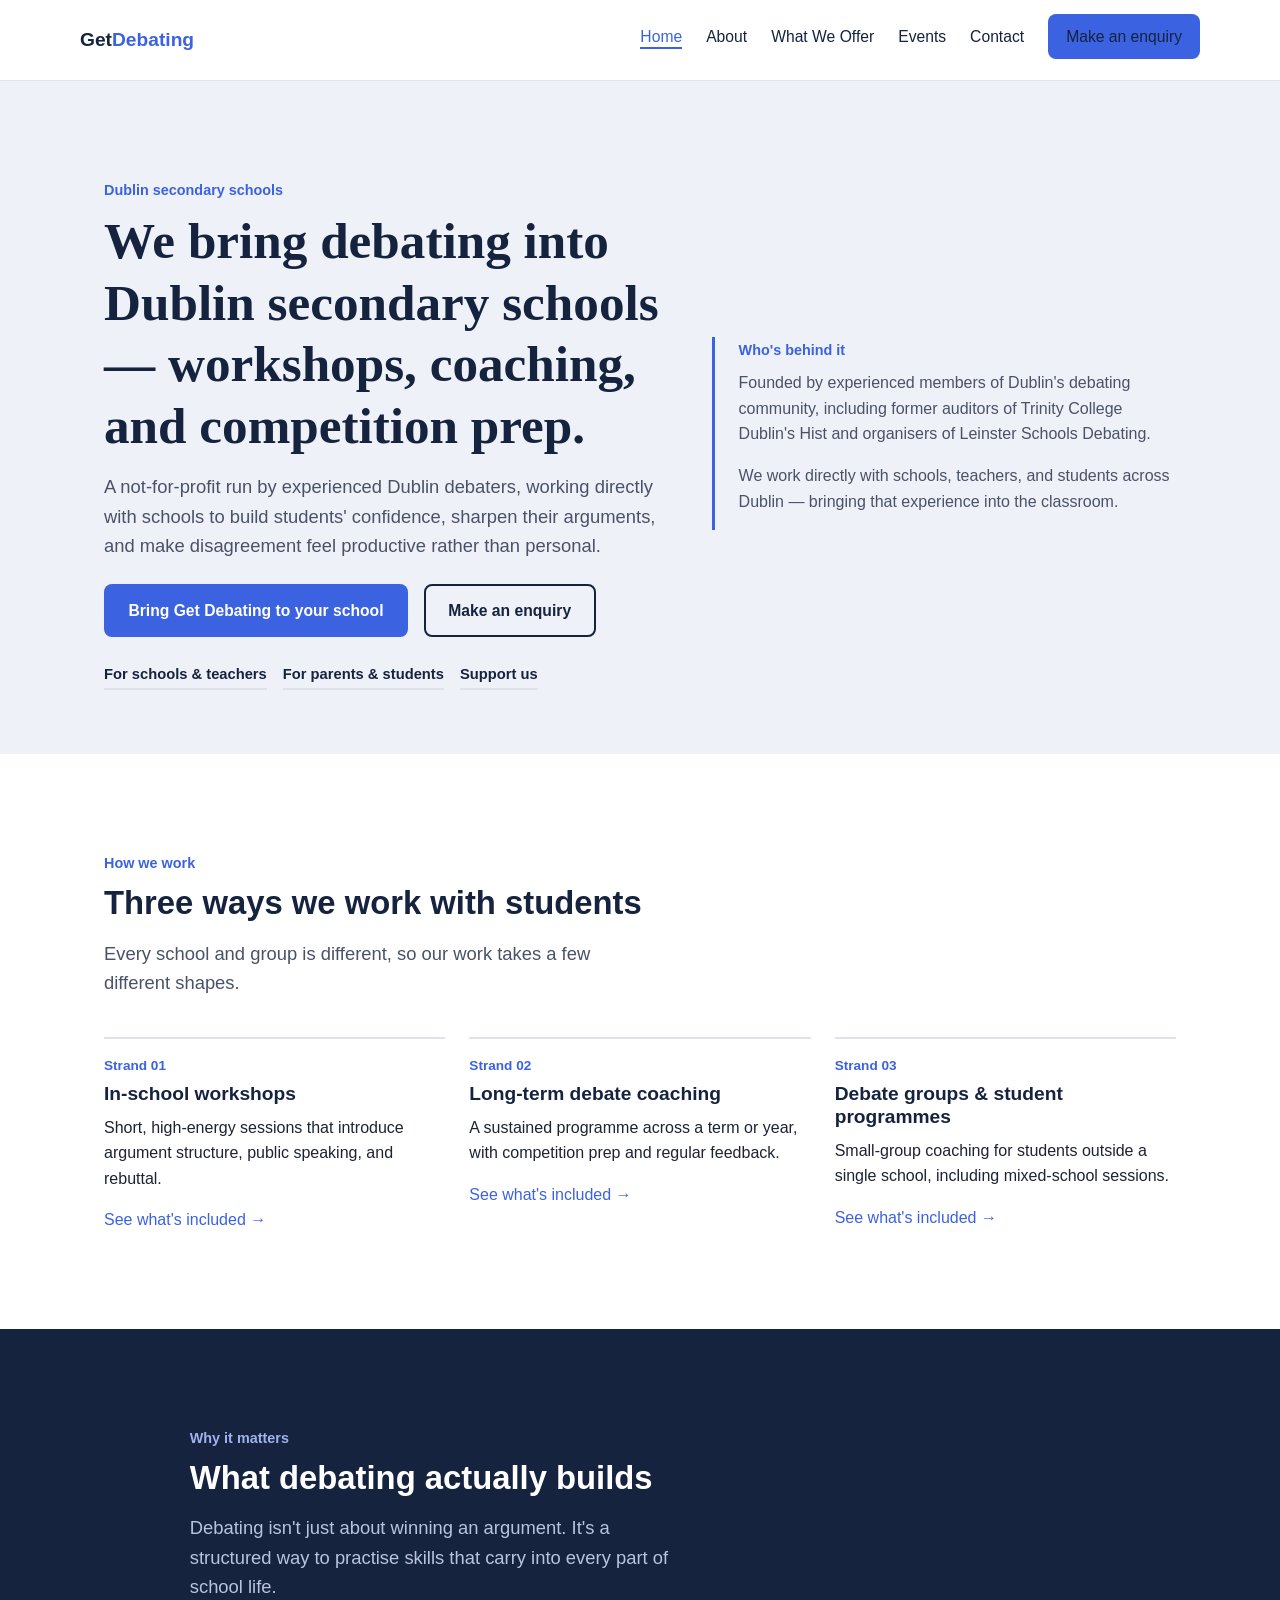
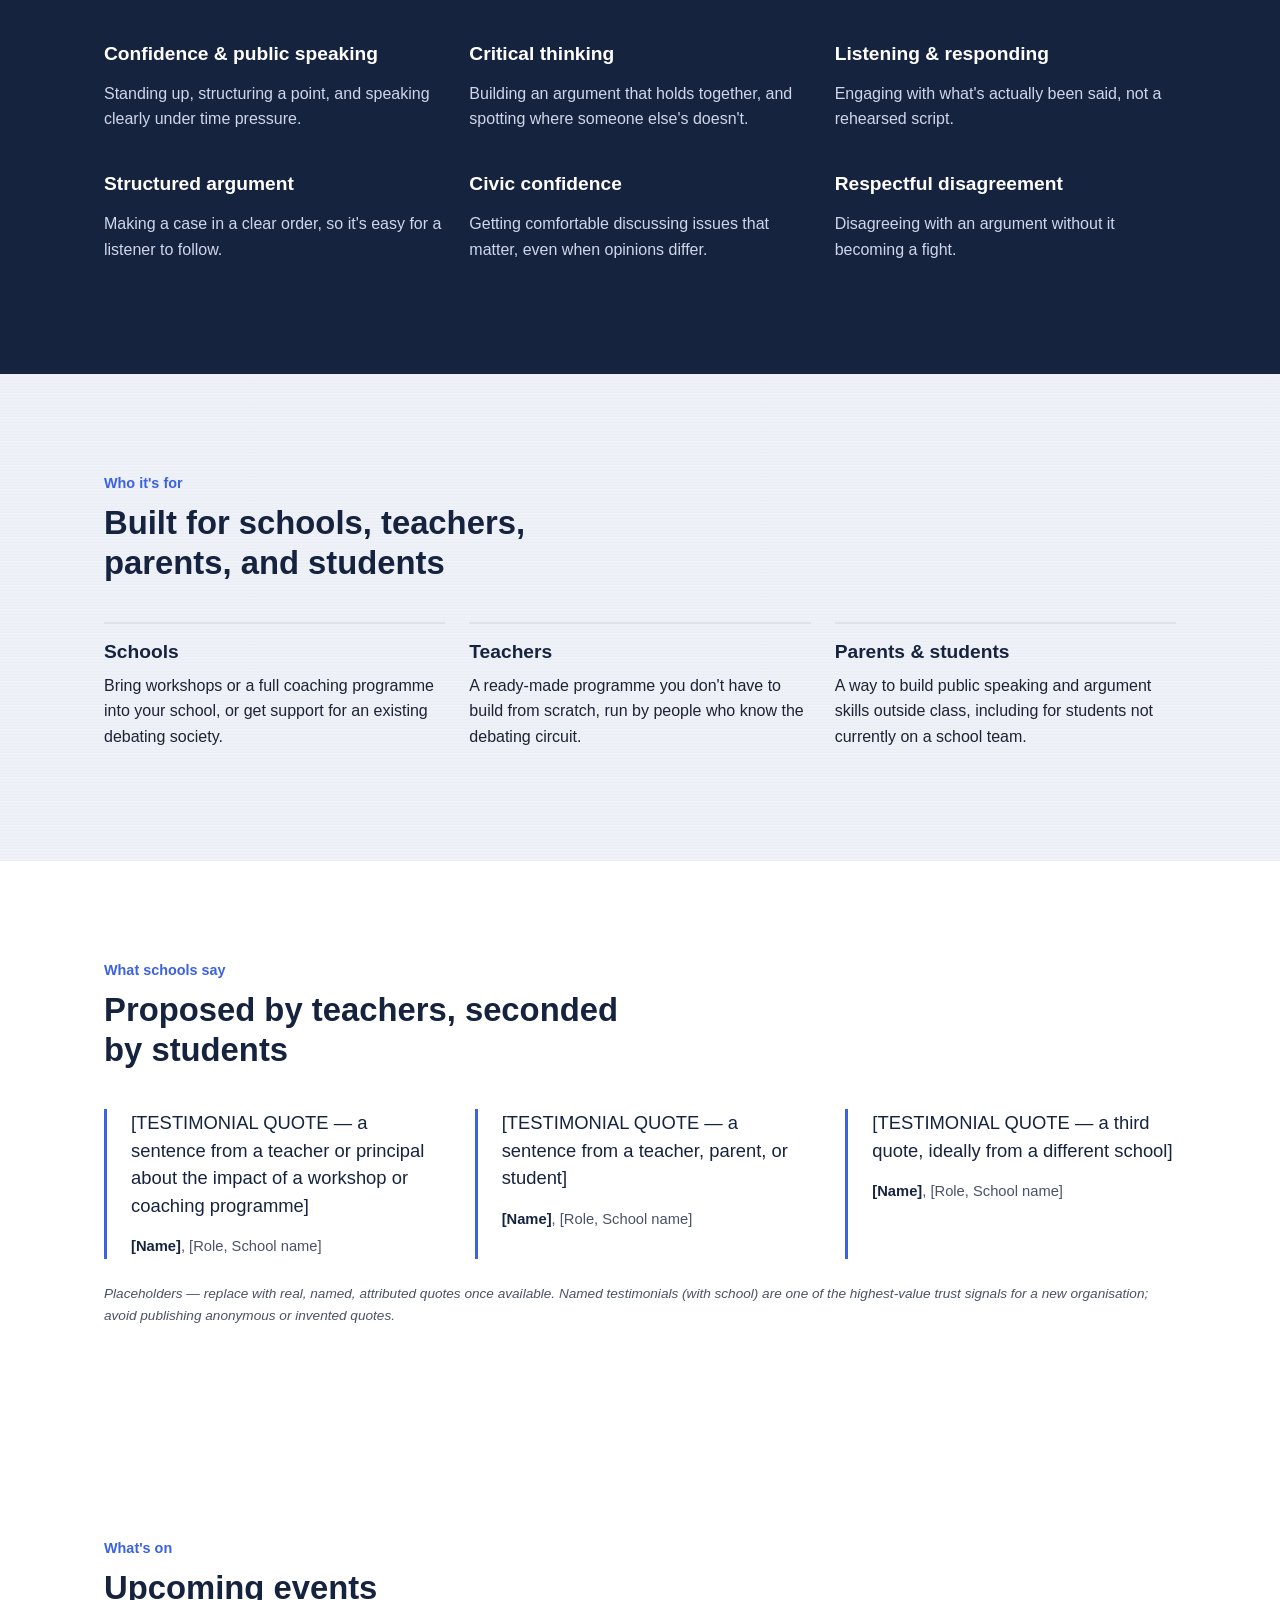
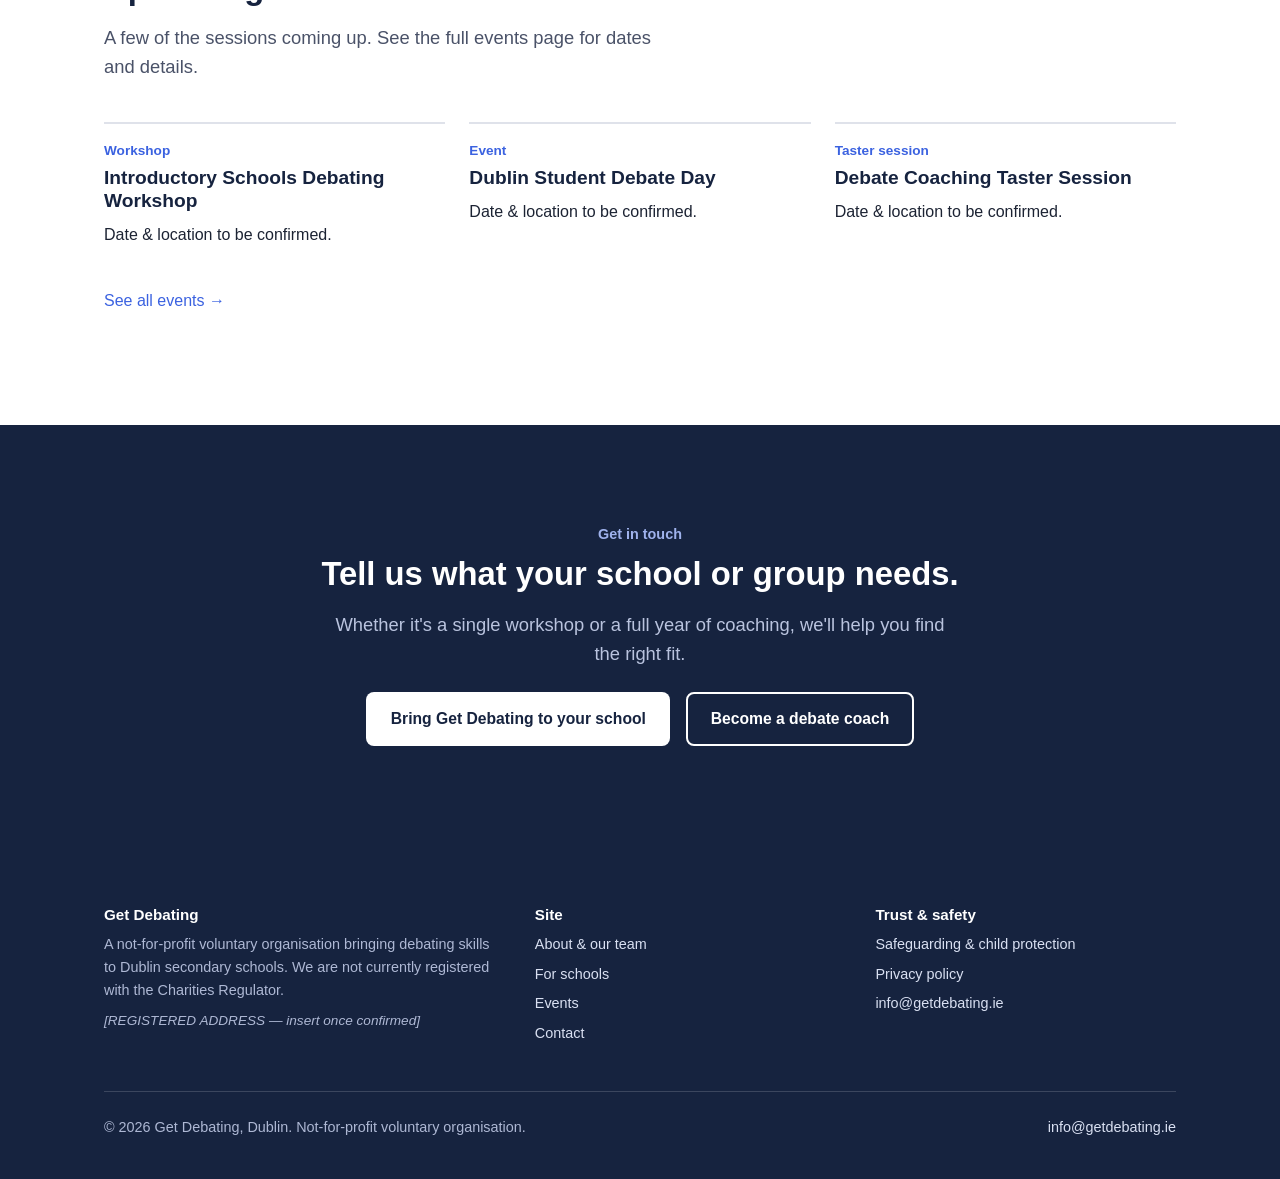
==== index.html @ 24bcd85b "Add files via upload" ====
<!DOCTYPE html>
<html lang="en-IE">
<head>
  <meta charset="UTF-8" />
  <meta name="viewport" content="width=device-width, initial-scale=1.0" />
  <title>Get Debating — Debating programmes for Dublin secondary schools</title>
  <meta name="description" content="Get Debating runs in-school workshops, long-term coaching, and student debate groups for Dublin secondary schools." />
  <link rel="stylesheet" href="styles.css" />
</head>
<body>

  <a class="skip-link" href="#main">Skip to content</a>

  <!-- ============ HEADER / NAVIGATION ============
       This exact header is repeated on every page. The only
       thing that changes is which link has aria-current="page". -->
  <header class="site-header">
    <nav class="nav wrap">
      <a href="index.html" class="nav-logo">Get<span>Debating</span></a>

      <button class="nav-toggle" aria-label="Open menu" aria-expanded="false">☰</button>

      <ul class="nav-links">
        <li><a href="index.html" aria-current="page">Home</a></li>
        <li><a href="about.html">About</a></li>
        <li><a href="programmes.html">What We Offer</a></li>
        <li><a href="events.html">Events</a></li>
        <li><a href="contact.html">Contact</a></li>
        <li><a href="contact.html" class="btn btn--primary btn--small">Make an enquiry</a></li>
      </ul>
    </nav>
  </header>

  <main id="main">

    <!-- ============ HERO ============ -->
    <section class="hero">
      <div class="wrap hero-grid">
        <div>
          <span class="motion-tag">Dublin secondary schools</span>
          <h1>We bring debating into Dublin secondary schools — workshops, coaching, and competition prep.</h1>
          <p class="lede">
            A not-for-profit run by experienced Dublin debaters, working
            directly with schools to build students' confidence, sharpen
            their arguments, and make disagreement feel productive rather
            than personal.
          </p>
          <div class="hero-actions">
            <a href="programmes.html" class="btn btn--primary">Bring Get Debating to your school</a>
            <a href="contact.html" class="btn btn--ghost">Make an enquiry</a>
          </div>
          <nav class="audience-routing" aria-label="Browse by audience">
            <a href="programmes.html">For schools &amp; teachers</a>
            <a href="programmes.html#student-groups">For parents &amp; students</a>
            <a href="contact.html">Support us</a>
          </nav>
        </div>

        <div class="hero-panel">
          <span class="motion-tag">Who's behind it</span>
          <p>
            Founded by experienced members of Dublin's debating community,
            including former auditors of Trinity College Dublin's Hist and
            organisers of Leinster Schools Debating.
          </p>
          <p>
            We work directly with schools, teachers, and students across
            Dublin — bringing that experience into the classroom.
          </p>
        </div>
      </div>
    </section>

    <!-- ============ THREE STRANDS OF WORK ============ -->
    <section class="section">
      <div class="wrap">
        <div class="section-head">
          <span class="motion-tag">How we work</span>
          <h2>Three ways we work with students</h2>
          <p class="lede">
            Every school and group is different, so our work takes a few
            different shapes.
          </p>
        </div>

        <div class="grid grid--3">
          <div class="card">
            <span class="card-eyebrow">Strand 01</span>
            <h3>In-school workshops</h3>
            <p>Short, high-energy sessions that introduce argument structure, public speaking, and rebuttal.</p>
            <a href="programmes.html">See what's included →</a>
          </div>
          <div class="card">
            <span class="card-eyebrow">Strand 02</span>
            <h3>Long-term debate coaching</h3>
            <p>A sustained programme across a term or year, with competition prep and regular feedback.</p>
            <a href="programmes.html">See what's included →</a>
          </div>
          <div class="card">
            <span class="card-eyebrow">Strand 03</span>
            <h3>Debate groups &amp; student programmes</h3>
            <p>Small-group coaching for students outside a single school, including mixed-school sessions.</p>
            <a href="programmes.html">See what's included →</a>
          </div>
        </div>
      </div>
    </section>

    <!-- ============ WHY DEBATING MATTERS ============ -->
    <section class="section section--navy">
      <div class="wrap">
        <div class="section-head section-head--offset">
          <span class="motion-tag">Why it matters</span>
          <h2>What debating actually builds</h2>
          <p class="lede">
            Debating isn't just about winning an argument. It's a structured
            way to practise skills that carry into every part of school life.
          </p>
        </div>

        <div class="grid grid--3">
          <div>
            <h3>Confidence &amp; public speaking</h3>
            <p>Standing up, structuring a point, and speaking clearly under time pressure.</p>
          </div>
          <div>
            <h3>Critical thinking</h3>
            <p>Building an argument that holds together, and spotting where someone else's doesn't.</p>
          </div>
          <div>
            <h3>Listening &amp; responding</h3>
            <p>Engaging with what's actually been said, not a rehearsed script.</p>
          </div>
          <div>
            <h3>Structured argument</h3>
            <p>Making a case in a clear order, so it's easy for a listener to follow.</p>
          </div>
          <div>
            <h3>Civic confidence</h3>
            <p>Getting comfortable discussing issues that matter, even when opinions differ.</p>
          </div>
          <div>
            <h3>Respectful disagreement</h3>
            <p>Disagreeing with an argument without it becoming a fight.</p>
          </div>
        </div>
      </div>
    </section>

    <!-- ============ WHO IT'S FOR ============ -->
    <section class="section section--tint">
      <div class="wrap">
        <div class="section-head">
          <span class="motion-tag">Who it's for</span>
          <h2>Built for schools, teachers, parents, and students</h2>
        </div>

        <div class="grid grid--3">
          <div class="card">
            <h3>Schools</h3>
            <p>Bring workshops or a full coaching programme into your school, or get support for an existing debating society.</p>
          </div>
          <div class="card">
            <h3>Teachers</h3>
            <p>A ready-made programme you don't have to build from scratch, run by people who know the debating circuit.</p>
          </div>
          <div class="card">
            <h3>Parents &amp; students</h3>
            <p>A way to build public speaking and argument skills outside class, including for students not currently on a school team.</p>
          </div>
        </div>
      </div>
    </section>

    <!-- ============ TESTIMONIALS ============ -->
    <section class="section">
      <div class="wrap">
        <div class="section-head">
          <span class="motion-tag">What schools say</span>
          <h2>Proposed by teachers, seconded by students</h2>
        </div>

        <div class="testimonial-grid">
          <div class="pull-quote">
            <blockquote>[TESTIMONIAL QUOTE — a sentence from a teacher or principal about the impact of a workshop or coaching programme]</blockquote>
            <cite><strong>[Name]</strong>, [Role, School name]</cite>
          </div>
          <div class="pull-quote">
            <blockquote>[TESTIMONIAL QUOTE — a sentence from a teacher, parent, or student]</blockquote>
            <cite><strong>[Name]</strong>, [Role, School name]</cite>
          </div>
          <div class="pull-quote">
            <blockquote>[TESTIMONIAL QUOTE — a third quote, ideally from a different school]</blockquote>
            <cite><strong>[Name]</strong>, [Role, School name]</cite>
          </div>
        </div>
        <p class="placeholder-note" style="margin-top: var(--space-3);">Placeholders — replace with real, named, attributed quotes once available. Named testimonials (with school) are one of the highest-value trust signals for a new organisation; avoid publishing anonymous or invented quotes.</p>
      </div>
    </section>

    <!-- ============ UPCOMING EVENTS PREVIEW ============ -->
    <section class="section">
      <div class="wrap">
        <div class="section-head">
          <span class="motion-tag">What's on</span>
          <h2>Upcoming events</h2>
          <p class="lede">A few of the sessions coming up. See the full events page for dates and details.</p>
        </div>

        <div class="grid grid--3">
          <div class="card">
            <span class="card-eyebrow">Workshop</span>
            <h3>Introductory Schools Debating Workshop</h3>
            <p>Date &amp; location to be confirmed.</p>
          </div>
          <div class="card">
            <span class="card-eyebrow">Event</span>
            <h3>Dublin Student Debate Day</h3>
            <p>Date &amp; location to be confirmed.</p>
          </div>
          <div class="card">
            <span class="card-eyebrow">Taster session</span>
            <h3>Debate Coaching Taster Session</h3>
            <p>Date &amp; location to be confirmed.</p>
          </div>
        </div>

        <p style="margin-top: var(--space-3);"><a href="events.html">See all events →</a></p>
      </div>
    </section>

    <!-- ============ FINAL CTA ============ -->
    <section class="section section--navy center">
      <div class="wrap">
        <span class="motion-tag">Get in touch</span>
        <h2>Tell us what your school or group needs.</h2>
        <p class="lede" style="margin: 0 auto var(--space-3);">
          Whether it's a single workshop or a full year of coaching, we'll help you find the right fit.
        </p>
        <div class="hero-actions center" style="justify-content: center;">
          <a href="programmes.html" class="btn btn--on-navy">Bring Get Debating to your school</a>
          <a href="contact.html" class="btn btn--ghost" style="border-color:#fff; color:#fff;">Become a debate coach</a>
        </div>
      </div>
    </section>

  </main>

  <!-- ============ FOOTER ============ -->
  <footer class="site-footer">
    <div class="wrap">
      <div class="footer-top">
        <div>
          <h4>Get Debating</h4>
          <p>A not-for-profit voluntary organisation bringing debating skills to Dublin secondary schools. We are not currently registered with the Charities Regulator.</p>
          <p class="placeholder-note">[REGISTERED ADDRESS — insert once confirmed]</p>
        </div>
        <div>
          <h4>Site</h4>
          <ul>
            <li><a href="about.html">About &amp; our team</a></li>
            <li><a href="programmes.html">For schools</a></li>
            <li><a href="events.html">Events</a></li>
            <li><a href="contact.html">Contact</a></li>
          </ul>
        </div>
        <div>
          <h4>Trust &amp; safety</h4>
          <ul>
            <li><a href="safeguarding.html">Safeguarding &amp; child protection</a></li>
            <li><a href="privacy.html">Privacy policy</a></li>
            <li><a href="mailto:info@getdebating.ie">info@getdebating.ie</a></li>
          </ul>
        </div>
      </div>
      <div class="footer-grid">
        <span>© 2026 Get Debating, Dublin. Not-for-profit voluntary organisation.</span>
        <span><a href="contact.html">info@getdebating.ie</a></span>
      </div>
    </div>
  </footer>

  <script src="script.js"></script>
</body>
</html>
---- styles.css ----
/* =========================================================
   GET DEBATING — SHARED STYLESHEET
   -------------------------------------------------------
   This file is used by every page on the site. It's split
   into sections (use Ctrl+F / Cmd+F to jump around):

   1. Design tokens (colours, fonts, spacing)
   2. Reset & base styles
   3. Layout helpers
   4. Navigation
   5. Buttons
   6. Motion tag (the little label used above section titles)
   7. Hero
   8. Cards & sections
   9. Tables
   10. Forms
   11. Footer
   12. Responsive (mobile) rules
   ========================================================= */

/* -----------------------------------------------------------
   1. DESIGN TOKENS
   These are variables — set a colour or font once here, and
   it updates everywhere on the site that uses it.
----------------------------------------------------------- */
:root {
  /* Colours */
  --navy: #16233f;        /* deep navy — headings, nav, footer */
  --navy-soft: #29365a;   /* slightly lighter navy — secondary text on dark */
  --blue: #3b62e0;        /* bright/medium blue — links, buttons, accents */
  --blue-tint: #eef1f7;   /* pale blue-gray — soft section backgrounds */
  --white: #ffffff;
  --bg: #ffffff;          /* main page background */
  --ink: #1c2333;         /* near-black — body text */
  --ink-soft: #4a5268;    /* muted body text */
  --border: #dfe2ea;      /* hairline borders */
  --border-dark: rgba(255, 255, 255, 0.16);

  /* Type */
  --font-display: ui-serif, Charter, "Iowan Old Style", "Palatino Linotype", serif;
  --font-body: -apple-system, BlinkMacSystemFont, "Segoe UI", Helvetica, Arial, sans-serif;
  --font-mono: var(--font-body);

  /* Paper texture (subtle, used sparingly on tinted sections) */
  --paper-texture: repeating-linear-gradient(
    0deg,
    rgba(22, 35, 63, 0.015),
    rgba(22, 35, 63, 0.015) 1px,
    transparent 1px,
    transparent 3px
  );

  /* Spacing scale */
  --space-1: 0.5rem;
  --space-2: 1rem;
  --space-3: 1.5rem;
  --space-4: 2.5rem;
  --space-5: 4rem;
  --space-6: 6rem;

  /* Layout */
  --max-width: 1120px;
  --radius: 10px;
}

/* -----------------------------------------------------------
   2. RESET & BASE STYLES
----------------------------------------------------------- */
* {
  box-sizing: border-box;
}

html {
  scroll-behavior: smooth;
}

body {
  margin: 0;
  background: var(--bg);
  color: var(--ink);
  font-family: var(--font-body);
  font-size: 1rem;
  line-height: 1.6;
  -webkit-font-smoothing: antialiased;
}

img {
  max-width: 100%;
  display: block;
}

a {
  color: var(--blue);
  text-decoration: none;
}

a:hover {
  text-decoration: underline;
}

h1, h2, h3, h4 {
  font-family: var(--font-body);
  color: var(--navy);
  line-height: 1.2;
  margin: 0 0 var(--space-2);
}

h1 {
  font-family: var(--font-display);
  font-weight: 600;
  font-size: clamp(2.1rem, 4vw, 3.2rem);
}
h2 { font-size: clamp(1.5rem, 3vw, 2.05rem); font-weight: 700; }
h3 { font-size: 1.2rem; font-weight: 700; }

p { margin: 0 0 var(--space-2); }

ul, ol { padding-left: 1.25rem; }
li { margin-bottom: 0.4rem; }

/* Visible keyboard focus everywhere — accessibility floor */
a:focus-visible,
button:focus-visible,
input:focus-visible,
select:focus-visible,
textarea:focus-visible {
  outline: 3px solid var(--blue);
  outline-offset: 2px;
}

@media (prefers-reduced-motion: reduce) {
  html { scroll-behavior: auto; }
  * { animation-duration: 0.001ms !important; transition-duration: 0.001ms !important; }
}

/* -----------------------------------------------------------
   3. LAYOUT HELPERS
----------------------------------------------------------- */
.wrap {
  max-width: var(--max-width);
  margin: 0 auto;
  padding: 0 var(--space-3);
}

.section {
  padding: var(--space-6) 0;
}

.section--tight {
  padding: var(--space-5) 0;
}

.section--navy {
  background: var(--navy);
  color: #cfd6ea;
}

.section--navy h2,
.section--navy h3 {
  color: var(--white);
}

.section--tint {
  background: var(--blue-tint);
}

.grid {
  display: grid;
  gap: var(--space-3);
}

.grid--3 { grid-template-columns: repeat(3, 1fr); }
.grid--2 { grid-template-columns: repeat(2, 1fr); }

.center { text-align: center; }

.lede {
  font-size: 1.15rem;
  color: var(--ink-soft);
  max-width: 62ch;
}

.section--navy .lede { color: #b9c3de; }

/* -----------------------------------------------------------
   4. NAVIGATION
----------------------------------------------------------- */
.site-header {
  position: sticky;
  top: 0;
  z-index: 50;
  background: var(--bg);
  border-bottom: 1px solid var(--border);
}

.nav {
  display: flex;
  align-items: center;
  justify-content: space-between;
  padding: 0.9rem 0;
}

.nav-logo {
  font-family: var(--font-body);
  font-weight: 700;
  font-size: 1.2rem;
  color: var(--navy);
}

.nav-logo:hover { text-decoration: none; }

.nav-logo span {
  color: var(--blue);
}

.nav-links {
  display: flex;
  align-items: center;
  gap: var(--space-3);
  list-style: none;
  margin: 0;
  padding: 0;
}

.nav-links a {
  color: var(--navy);
  font-weight: 500;
  font-size: 0.98rem;
}

.nav-links a:hover {
  color: var(--blue);
  text-decoration: none;
}

.nav-links a[aria-current="page"] {
  color: var(--blue);
  border-bottom: 2px solid var(--blue);
  padding-bottom: 2px;
}

.nav-toggle {
  display: none;
  background: none;
  border: 1px solid var(--navy);
  border-radius: 6px;
  padding: 0.4rem 0.6rem;
  font-size: 1.1rem;
  color: var(--navy);
  cursor: pointer;
}

/* -----------------------------------------------------------
   5. BUTTONS
----------------------------------------------------------- */
.btn {
  display: inline-block;
  font-family: var(--font-body);
  font-weight: 600;
  font-size: 0.98rem;
  padding: 0.75rem 1.4rem;
  border-radius: 8px;
  border: 2px solid transparent;
  cursor: pointer;
  transition: transform 0.12s ease, background 0.12s ease, border-color 0.12s ease;
}

.btn:hover { text-decoration: none; }
.btn:active { transform: translateY(1px); }

.btn--primary {
  background: var(--blue);
  color: var(--white);
}

.btn--primary:hover {
  background: #2e51c4;
}

.btn--ghost {
  background: transparent;
  color: var(--navy);
  border-color: var(--navy);
}

.btn--ghost:hover {
  background: var(--navy);
  color: var(--white);
}

.btn--on-navy {
  background: var(--white);
  color: var(--navy);
}

.btn--on-navy:hover {
  background: var(--blue-tint);
}

.btn--small {
  padding: 0.5rem 1rem;
  font-size: 0.9rem;
}

/* -----------------------------------------------------------
   6. MOTION TAG
   A small label above section titles.
----------------------------------------------------------- */
.motion-tag {
  display: inline-block;
  font-family: var(--font-body);
  font-size: 0.9rem;
  font-weight: 600;
  color: var(--blue);
  margin-bottom: var(--space-1);
}

.section--navy .motion-tag {
  color: #9fb2ec;
}

.card-eyebrow {
  font-family: var(--font-body);
}

/* -----------------------------------------------------------
   7. HERO
----------------------------------------------------------- */
.hero {
  padding: var(--space-6) 0 var(--space-5);
  background: var(--blue-tint);
}

.hero-grid {
  display: grid;
  grid-template-columns: 1.1fr 0.9fr;
  gap: var(--space-4);
  align-items: center;
}

.hero h1 {
  margin-bottom: var(--space-2);
}

.hero-actions {
  display: flex;
  gap: var(--space-2);
  flex-wrap: wrap;
  margin-top: var(--space-3);
}

.hero-panel {
  background: transparent;
  color: var(--ink);
  border-left: 3px solid var(--blue);
  padding: 0 0 0 var(--space-3);
}

.hero-panel .motion-tag {
  color: var(--blue);
}

.hero-panel p {
  color: var(--ink-soft);
}

.page-hero {
  background: var(--navy);
  color: var(--white);
  padding: var(--space-5) 0 var(--space-4);
}

.page-hero h1 { color: var(--white); }
.page-hero .lede { color: #b9c3de; }

/* -----------------------------------------------------------
   8. CARDS & SECTIONS
----------------------------------------------------------- */
.card {
  background: transparent;
  border-top: 2px solid var(--border);
  padding: var(--space-2) 0 0;
  height: 100%;
}

.card h3 {
  margin-bottom: 0.6rem;
}

.card-eyebrow {
  font-size: 0.85rem;
  font-weight: 600;
  color: var(--blue);
  margin-bottom: 0.3rem;
  display: block;
}

.section-head {
  max-width: 62ch;
  margin-bottom: var(--space-4);
}

.divider {
  border: none;
  border-top: 1px solid var(--border);
  margin: var(--space-5) 0 0;
}

/* -----------------------------------------------------------
   9. TABLES
----------------------------------------------------------- */
.table-wrap {
  overflow-x: auto;
  border: 1px solid var(--border);
  border-radius: var(--radius);
  background: var(--white);
}

table {
  border-collapse: collapse;
  width: 100%;
  min-width: 560px;
}

th, td {
  text-align: left;
  padding: 0.9rem 1.1rem;
  border-bottom: 1px solid var(--border);
  vertical-align: top;
}

thead th {
  font-size: 0.85rem;
  font-weight: 700;
  color: var(--navy);
  background: var(--blue-tint);
}

tbody tr:last-child td {
  border-bottom: none;
}

/* -----------------------------------------------------------
   10. FORMS
----------------------------------------------------------- */
.form-field {
  margin-bottom: var(--space-3);
}

label {
  display: block;
  font-weight: 600;
  color: var(--navy);
  margin-bottom: 0.35rem;
  font-size: 0.95rem;
}

input, select, textarea {
  width: 100%;
  font-family: var(--font-body);
  font-size: 1rem;
  padding: 0.7rem 0.85rem;
  border: 1px solid var(--border);
  border-radius: 8px;
  background: var(--white);
  color: var(--ink);
}

textarea {
  min-height: 140px;
  resize: vertical;
}

.form-note {
  padding: var(--space-2) 0 0;
  border-top: 2px solid var(--blue);
  color: var(--navy);
  margin-top: var(--space-2);
  display: none;
}

.form-note.is-visible {
  display: block;
}

/* -----------------------------------------------------------
   11. FOOTER
----------------------------------------------------------- */
.site-footer {
  background: var(--navy);
  color: #aeb8d4;
  padding: var(--space-5) 0 var(--space-4);
  font-size: 0.9rem;
}

.footer-top {
  display: grid;
  grid-template-columns: 1.3fr 1fr 1fr;
  gap: var(--space-4);
  padding-bottom: var(--space-4);
  border-bottom: 1px solid var(--border-dark);
  margin-bottom: var(--space-3);
}

.footer-top h4 {
  color: var(--white);
  font-size: 0.95rem;
  font-family: var(--font-body);
  margin-bottom: 0.6rem;
}

.footer-top p, .footer-top li {
  color: #aeb8d4;
  margin-bottom: 0.4rem;
}

.footer-top ul {
  list-style: none;
  padding: 0;
  margin: 0;
}

.footer-grid {
  display: flex;
  justify-content: space-between;
  align-items: center;
  flex-wrap: wrap;
  gap: var(--space-2);
}

.site-footer a {
  color: #d9e0f2;
}

@media (max-width: 720px) {
  .footer-top { grid-template-columns: 1fr; gap: var(--space-3); }
}

/* -----------------------------------------------------------
   12. RESPONSIVE (MOBILE) RULES
----------------------------------------------------------- */
/* -----------------------------------------------------------
   13. SKIP LINK
----------------------------------------------------------- */
.skip-link {
  position: absolute;
  left: -999px;
  top: auto;
  z-index: 100;
  background: var(--navy);
  color: var(--white);
  padding: 0.75rem 1.25rem;
  border-radius: 0 0 8px 0;
  font-family: var(--font-body);
  font-size: 0.9rem;
}

.skip-link:focus {
  left: 0;
  top: 0;
}

/* -----------------------------------------------------------
   14. AUDIENCE ROUTING
----------------------------------------------------------- */
.audience-routing {
  display: flex;
  flex-wrap: wrap;
  gap: var(--space-2);
  margin-top: var(--space-3);
}

.audience-routing a {
  font-family: var(--font-body);
  font-size: 0.92rem;
  font-weight: 600;
  color: var(--navy);
  border-bottom: 2px solid var(--border);
  padding: 0.1rem 0;
}

.audience-routing a:hover {
  border-bottom-color: var(--blue);
  color: var(--blue);
  text-decoration: none;
}

/* -----------------------------------------------------------
   15. TESTIMONIALS / PULL-QUOTES (debate-motion motif)
----------------------------------------------------------- */
.pull-quote {
  border-left: 3px solid var(--blue);
  padding: 0 0 0 var(--space-3);
  margin: 0;
}

.pull-quote .motion-tag {
  color: var(--blue);
}

.pull-quote blockquote {
  margin: 0 0 var(--space-2);
  font-family: var(--font-body);
  font-size: 1.15rem;
  font-weight: 500;
  color: var(--navy);
  line-height: 1.5;
}

.pull-quote cite {
  display: block;
  font-style: normal;
  font-size: 0.92rem;
  color: var(--ink-soft);
}

.pull-quote cite strong {
  color: var(--navy);
}

.testimonial-grid {
  display: grid;
  grid-template-columns: repeat(auto-fit, minmax(280px, 1fr));
  gap: var(--space-4);
}

.placeholder-note {
  font-family: var(--font-body);
  font-size: 0.85rem;
  font-style: italic;
  color: var(--ink-soft);
  display: inline-block;
}

.section--navy .placeholder-note {
  color: #b9c3de;
}

/* -----------------------------------------------------------
   16. TEAM BIOS
----------------------------------------------------------- */
.team-grid {
  display: grid;
  grid-template-columns: repeat(auto-fit, minmax(220px, 1fr));
  gap: var(--space-3);
}

.team-card {
  background: transparent;
  overflow: hidden;
}

.team-photo {
  aspect-ratio: 4 / 5;
  background: var(--blue-tint);
  border-radius: var(--radius);
  display: flex;
  align-items: center;
  justify-content: center;
  color: var(--navy);
  font-family: var(--font-body);
  font-size: 0.8rem;
  text-align: center;
  padding: var(--space-2);
}

.team-card .team-body {
  padding: var(--space-3);
}

.team-card h3 {
  font-size: 1.05rem;
  margin-bottom: 0.2rem;
}

.team-role {
  font-family: var(--font-body);
  font-size: 0.85rem;
  font-weight: 600;
  color: var(--blue);
  display: block;
  margin-bottom: 0.5rem;
}

/* -----------------------------------------------------------
   17. FAQ ACCORDION
----------------------------------------------------------- */
.faq {
  border-top: 1px solid var(--border);
}

.faq-item {
  border-bottom: 1px solid var(--border);
}

.faq-item summary {
  cursor: pointer;
  padding: var(--space-2) 0;
  font-family: var(--font-body);
  font-weight: 700;
  color: var(--navy);
  font-size: 1.05rem;
  list-style: none;
  display: flex;
  align-items: center;
  justify-content: space-between;
  gap: var(--space-2);
}

.faq-item summary::-webkit-details-marker {
  display: none;
}

.faq-item summary::after {
  content: "+";
  font-family: var(--font-body);
  font-size: 1.2rem;
  color: var(--blue);
  flex-shrink: 0;
}

.faq-item[open] summary::after {
  content: "\2212";
}

.faq-item p {
  padding-bottom: var(--space-2);
  color: var(--ink-soft);
  max-width: 68ch;
}

/* -----------------------------------------------------------
   18. INFO / LOGISTICS BLOCKS (For Schools content)
----------------------------------------------------------- */
.info-block {
  border-top: 1px solid var(--border);
  padding: var(--space-3) 0;
  display: grid;
  grid-template-columns: 220px 1fr;
  gap: var(--space-3);
}

.info-block:last-child {
  border-bottom: 1px solid var(--border);
}

.info-block dt {
  font-family: var(--font-body);
  font-size: 0.85rem;
  font-weight: 600;
  color: var(--blue);
}

.info-block dd {
  margin: 0;
  color: var(--ink);
}

.safeguarding-callout {
  background: var(--blue-tint);
  color: var(--ink);
  border-left: 4px solid var(--blue);
  padding: var(--space-4);
}

.safeguarding-callout h3 {
  color: var(--navy);
}

.safeguarding-callout p {
  color: var(--ink-soft);
}

/* -----------------------------------------------------------
   19. POLICY PAGES
----------------------------------------------------------- */
.policy-content h2 {
  margin-top: var(--space-5);
}

.policy-content h2:first-child {
  margin-top: 0;
}

.policy-content p, .policy-content li {
  color: var(--ink-soft);
  max-width: 70ch;
}

/* -----------------------------------------------------------
   20. TEXTURE + ASYMMETRY UTILITIES
----------------------------------------------------------- */
.section--tint {
  background-image: var(--paper-texture);
}

.section-head--offset {
  margin-left: 0;
}

@media (min-width: 861px) {
  .section-head--offset {
    max-width: 54ch;
    margin-left: 8%;
  }
}

.honeypot-field {
  position: absolute;
  left: -9999px;
  width: 1px;
  height: 1px;
  overflow: hidden;
}

@media (max-width: 860px) {
  .hero-grid { grid-template-columns: 1fr; }
  .grid--3 { grid-template-columns: 1fr 1fr; }
  .info-block { grid-template-columns: 1fr; gap: 0.4rem; }
}

@media (max-width: 720px) {
  .nav-toggle {
    display: inline-flex;
    align-items: center;
    justify-content: center;
  }

  .nav-links {
    position: absolute;
    top: 100%;
    left: 0;
    right: 0;
    background: var(--bg);
    border-bottom: 1px solid var(--border);
    flex-direction: column;
    align-items: flex-start;
    gap: 0;
    padding: var(--space-2) var(--space-3) var(--space-3);
    display: none;
  }

  .nav-links.is-open {
    display: flex;
  }

  .nav-links li {
    width: 100%;
    padding: 0.6rem 0;
    border-bottom: 1px solid var(--border);
  }

  .nav-links a {
    display: block;
  }

  .grid--3, .grid--2 { grid-template-columns: 1fr; }
}
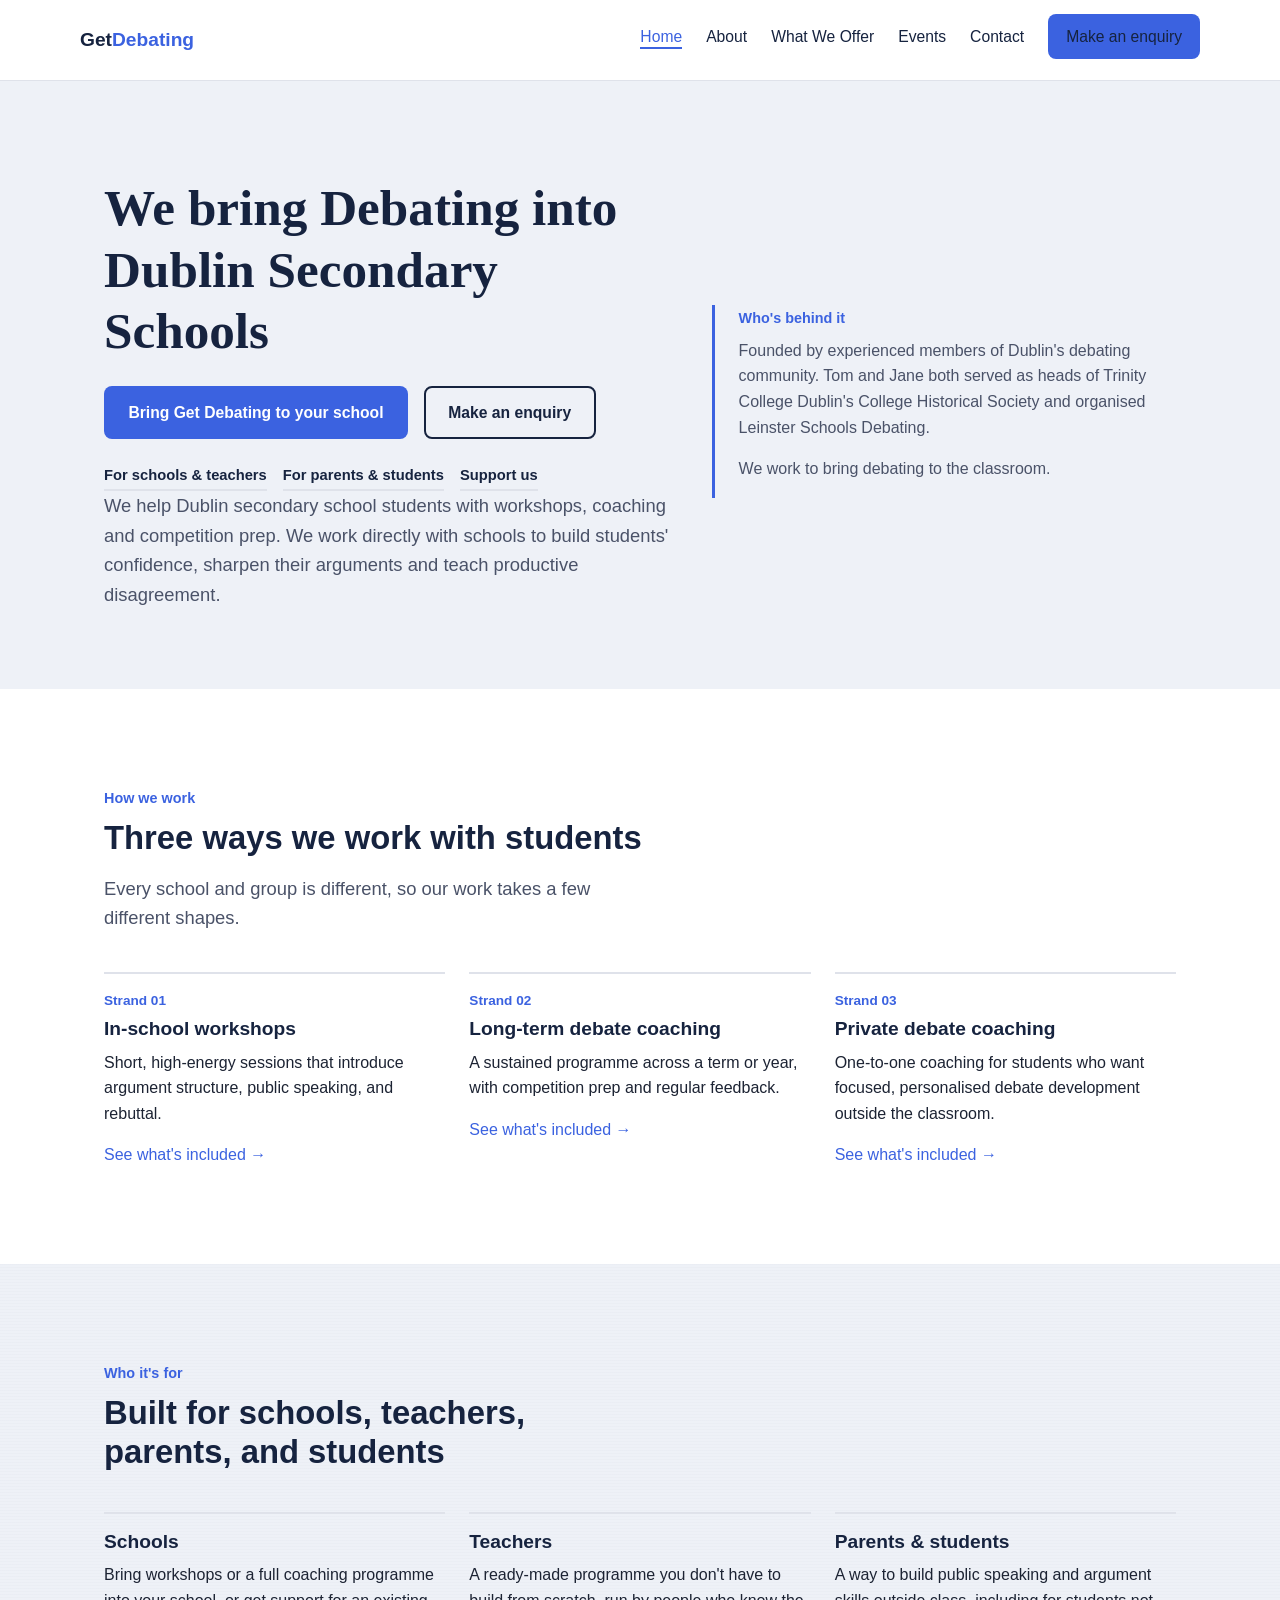
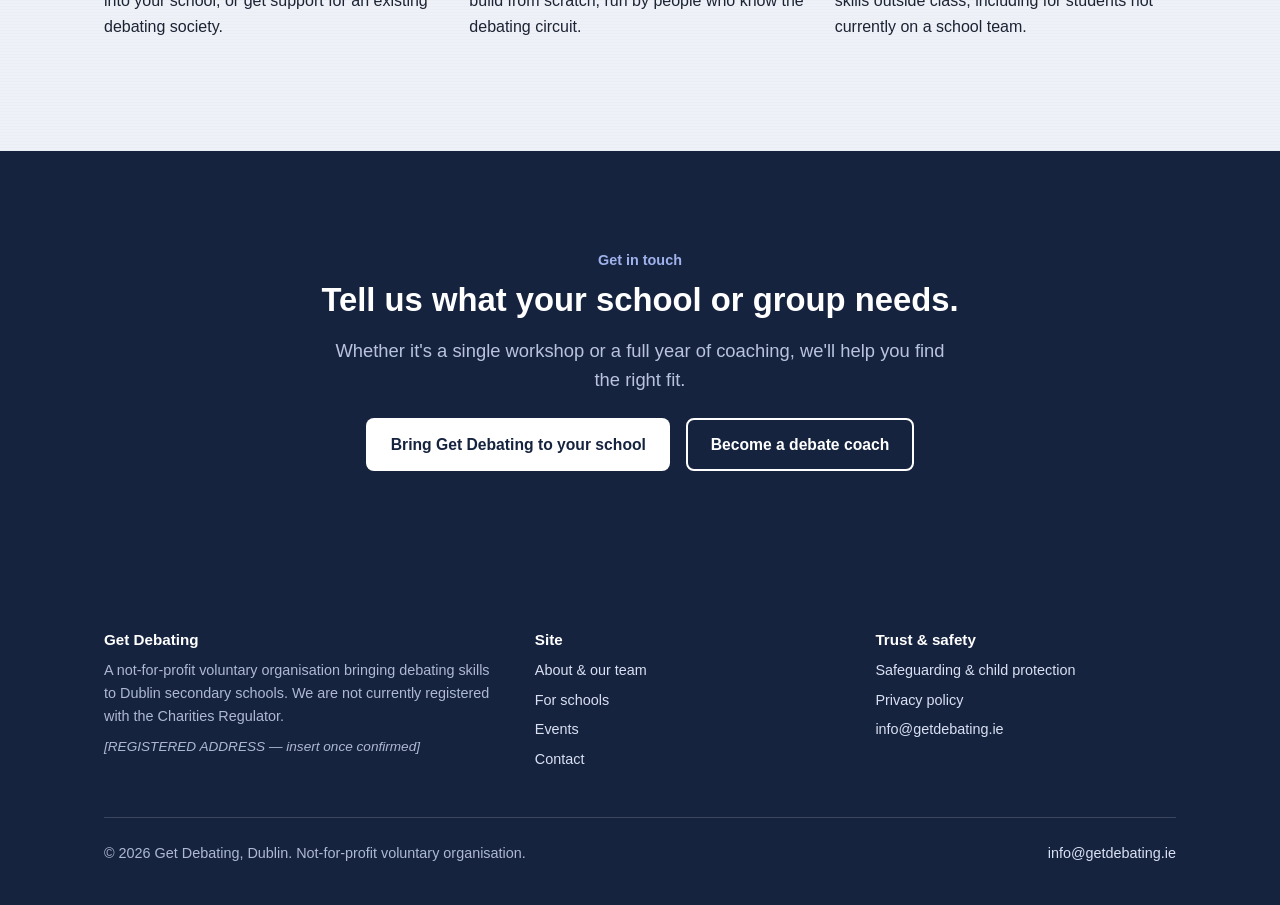
==== commit c16dba17: "v2 Updated content in the hero section and removed unnecessary sections. Enhanced clarity and focus " ====
--- a/index.html
+++ b/index.html
@@ -37,14 +37,7 @@
     <section class="hero">
       <div class="wrap hero-grid">
         <div>
-          <span class="motion-tag">Dublin secondary schools</span>
-          <h1>We bring debating into Dublin secondary schools — workshops, coaching, and competition prep.</h1>
-          <p class="lede">
-            A not-for-profit run by experienced Dublin debaters, working
-            directly with schools to build students' confidence, sharpen
-            their arguments, and make disagreement feel productive rather
-            than personal.
-          </p>
+          <h1>We bring Debating into Dublin Secondary Schools</h1>
           <div class="hero-actions">
             <a href="programmes.html" class="btn btn--primary">Bring Get Debating to your school</a>
             <a href="contact.html" class="btn btn--ghost">Make an enquiry</a>
@@ -54,18 +47,24 @@
             <a href="programmes.html#student-groups">For parents &amp; students</a>
             <a href="contact.html">Support us</a>
           </nav>
+          <p class="lede">
+            We help Dublin secondary school students with workshops, coaching
+            and competition prep. We work directly with schools to build
+            students' confidence, sharpen their arguments and teach
+            productive disagreement.
+          </p>
         </div>
 
         <div class="hero-panel">
           <span class="motion-tag">Who's behind it</span>
           <p>
-            Founded by experienced members of Dublin's debating community,
-            including former auditors of Trinity College Dublin's Hist and
-            organisers of Leinster Schools Debating.
+            Founded by experienced members of Dublin's debating community.
+            Tom and Jane both served as heads of Trinity College Dublin's
+            College Historical Society and organised Leinster Schools
+            Debating.
           </p>
           <p>
-            We work directly with schools, teachers, and students across
-            Dublin — bringing that experience into the classroom.
+            We work to bring debating to the classroom.
           </p>
         </div>
       </div>
@@ -98,50 +97,9 @@
           </div>
           <div class="card">
             <span class="card-eyebrow">Strand 03</span>
-            <h3>Debate groups &amp; student programmes</h3>
-            <p>Small-group coaching for students outside a single school, including mixed-school sessions.</p>
+            <h3>Private debate coaching</h3>
+            <p>One-to-one coaching for students who want focused, personalised debate development outside the classroom.</p>
             <a href="programmes.html">See what's included →</a>
-          </div>
-        </div>
-      </div>
-    </section>
-
-    <!-- ============ WHY DEBATING MATTERS ============ -->
-    <section class="section section--navy">
-      <div class="wrap">
-        <div class="section-head section-head--offset">
-          <span class="motion-tag">Why it matters</span>
-          <h2>What debating actually builds</h2>
-          <p class="lede">
-            Debating isn't just about winning an argument. It's a structured
-            way to practise skills that carry into every part of school life.
-          </p>
-        </div>
-
-        <div class="grid grid--3">
-          <div>
-            <h3>Confidence &amp; public speaking</h3>
-            <p>Standing up, structuring a point, and speaking clearly under time pressure.</p>
-          </div>
-          <div>
-            <h3>Critical thinking</h3>
-            <p>Building an argument that holds together, and spotting where someone else's doesn't.</p>
-          </div>
-          <div>
-            <h3>Listening &amp; responding</h3>
-            <p>Engaging with what's actually been said, not a rehearsed script.</p>
-          </div>
-          <div>
-            <h3>Structured argument</h3>
-            <p>Making a case in a clear order, so it's easy for a listener to follow.</p>
-          </div>
-          <div>
-            <h3>Civic confidence</h3>
-            <p>Getting comfortable discussing issues that matter, even when opinions differ.</p>
-          </div>
-          <div>
-            <h3>Respectful disagreement</h3>
-            <p>Disagreeing with an argument without it becoming a fight.</p>
           </div>
         </div>
       </div>
@@ -169,63 +127,6 @@
             <p>A way to build public speaking and argument skills outside class, including for students not currently on a school team.</p>
           </div>
         </div>
-      </div>
-    </section>
-
-    <!-- ============ TESTIMONIALS ============ -->
-    <section class="section">
-      <div class="wrap">
-        <div class="section-head">
-          <span class="motion-tag">What schools say</span>
-          <h2>Proposed by teachers, seconded by students</h2>
-        </div>
-
-        <div class="testimonial-grid">
-          <div class="pull-quote">
-            <blockquote>[TESTIMONIAL QUOTE — a sentence from a teacher or principal about the impact of a workshop or coaching programme]</blockquote>
-            <cite><strong>[Name]</strong>, [Role, School name]</cite>
-          </div>
-          <div class="pull-quote">
-            <blockquote>[TESTIMONIAL QUOTE — a sentence from a teacher, parent, or student]</blockquote>
-            <cite><strong>[Name]</strong>, [Role, School name]</cite>
-          </div>
-          <div class="pull-quote">
-            <blockquote>[TESTIMONIAL QUOTE — a third quote, ideally from a different school]</blockquote>
-            <cite><strong>[Name]</strong>, [Role, School name]</cite>
-          </div>
-        </div>
-        <p class="placeholder-note" style="margin-top: var(--space-3);">Placeholders — replace with real, named, attributed quotes once available. Named testimonials (with school) are one of the highest-value trust signals for a new organisation; avoid publishing anonymous or invented quotes.</p>
-      </div>
-    </section>
-
-    <!-- ============ UPCOMING EVENTS PREVIEW ============ -->
-    <section class="section">
-      <div class="wrap">
-        <div class="section-head">
-          <span class="motion-tag">What's on</span>
-          <h2>Upcoming events</h2>
-          <p class="lede">A few of the sessions coming up. See the full events page for dates and details.</p>
-        </div>
-
-        <div class="grid grid--3">
-          <div class="card">
-            <span class="card-eyebrow">Workshop</span>
-            <h3>Introductory Schools Debating Workshop</h3>
-            <p>Date &amp; location to be confirmed.</p>
-          </div>
-          <div class="card">
-            <span class="card-eyebrow">Event</span>
-            <h3>Dublin Student Debate Day</h3>
-            <p>Date &amp; location to be confirmed.</p>
-          </div>
-          <div class="card">
-            <span class="card-eyebrow">Taster session</span>
-            <h3>Debate Coaching Taster Session</h3>
-            <p>Date &amp; location to be confirmed.</p>
-          </div>
-        </div>
-
-        <p style="margin-top: var(--space-3);"><a href="events.html">See all events →</a></p>
       </div>
     </section>
 
